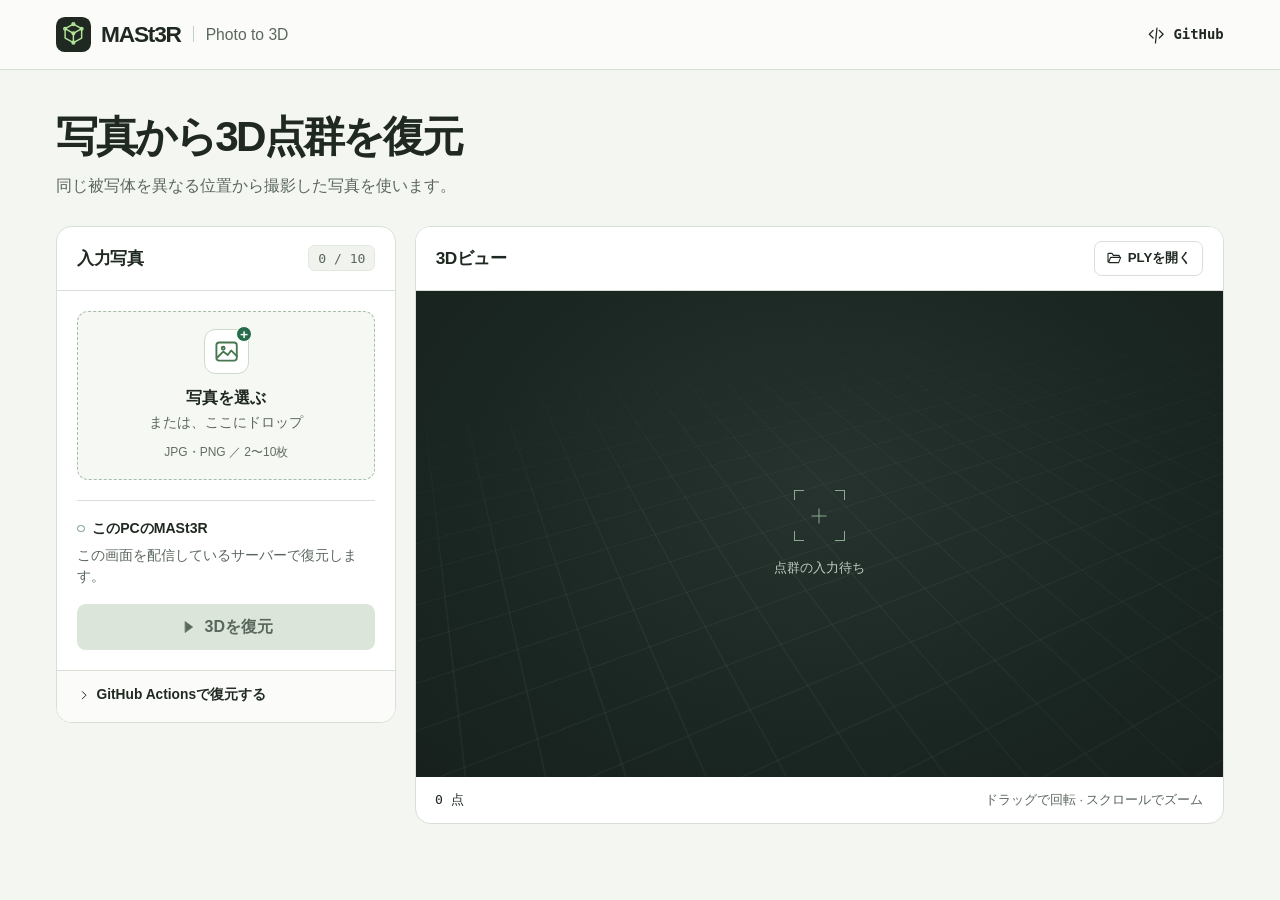
==== docs/index.html @ bdbf2587 "Implement photo-to-3D app, Codespaces, and MASt3R batch reconstruction" ====
<!doctype html>
<html lang="ja">
<head>
  <meta charset="utf-8">
  <meta name="viewport" content="width=device-width, initial-scale=1">
  <meta name="theme-color" content="#f7f8f5">
  <title>MASt3R · Photo to 3D</title>
  <link rel="stylesheet" href="./style.css">
</head>
<body>
  <svg class="symbols" xmlns="http://www.w3.org/2000/svg" aria-hidden="true">
    <symbol id="i-cloud" viewBox="0 0 24 24"><path d="m12 2 8 4.5v9L12 20l-8-4.5v-9zM4 6.5l8 4.5 8-4.5M12 11v9"/><circle cx="12" cy="2" r="1.3"/><circle cx="20" cy="6.5" r="1.3"/><circle cx="4" cy="6.5" r="1.3"/><circle cx="12" cy="11" r="1.3"/><circle cx="12" cy="20" r="1.3"/></symbol>
    <symbol id="i-code" viewBox="0 0 24 24"><path d="m8 7-5 5 5 5m8-10 5 5-5 5m-3-13-2 20"/></symbol>
    <symbol id="i-add" viewBox="0 0 24 24"><path d="M12 5v14M5 12h14"/></symbol>
    <symbol id="i-photo" viewBox="0 0 24 24"><rect x="3" y="4" width="18" height="16" rx="2.5"/><circle cx="9" cy="9" r="1.3"/><path d="m4 17 5-5 4 3 3-4 5 5"/></symbol>
    <symbol id="i-run" viewBox="0 0 24 24"><path d="m8 4 11 8-11 8z"/></symbol>
    <symbol id="i-open" viewBox="0 0 24 24"><path d="M3 18V6a1 1 0 0 1 1-1h5l2 3h8a1 1 0 0 1 1 1v2M4 18l3-7h15l-3 8H5z"/></symbol>
    <symbol id="i-save" viewBox="0 0 24 24"><path d="M12 3v12m-5-5 5 5 5-5M4 16v4h16v-4"/></symbol>
    <symbol id="i-fit" viewBox="0 0 24 24"><path d="M9 4H4v5m11-5h5v5M4 15v5h5m11-5v5h-5"/></symbol>
    <symbol id="i-cross" viewBox="0 0 24 24"><path d="m7 7 10 10M17 7 7 17"/></symbol>
    <symbol id="i-chevron" viewBox="0 0 24 24"><path d="m9 6 6 6-6 6"/></symbol>
  </svg>
  <header class="topbar">
    <div class="wrap brand-row">
      <div class="brand"><span class="brand-icon"><svg><use href="#i-cloud"/></svg></span><b>MASt3R</b><span class="brand-line"></span><span>Photo to 3D</span></div>
      <a class="source" id="repo-link" href="https://github.com/temesotejam/mast3r-photo-to-3d"><svg><use href="#i-code"/></svg> GitHub</a>
    </div>
  </header>
  <main class="wrap">
    <div class="intro">
      <h1>写真から3D点群を復元</h1>
      <p>同じ被写体を異なる位置から撮影した写真を使います。</p>
    </div>
    <div class="workspace">
      <section class="panel controls" aria-labelledby="input-title">
        <div class="panel-title"><h2 id="input-title">入力写真</h2><span class="counter" id="counter">0 / 10</span></div>
        <div class="launch" id="launch" hidden>
          <h3>GitHub Codespaces</h3>
          <p>自分のGitHub環境でMASt3Rを実行します。起動した操作画面で写真を選んでください。</p>
          <a class="run launch-link" href="https://codespaces.new/temesotejam/mast3r-photo-to-3d?quickstart=1" id="codespaces"><svg><use href="#i-run"/></svg>GitHubで起動</a>
          <p class="launch-tip">初回は環境の準備に時間がかかります。画面が開かない場合は、Codespacesの「ポート」で <code>7861</code> をブラウザで開きます。</p>
          <details class="local-option"><summary>自分のPCで実行する</summary>
            <p><a id="launch-setup" href="https://github.com/temesotejam/mast3r-photo-to-3d#readme">起動手順</a>に従い、サーバーを起動してください。</p>
            <a href="http://127.0.0.1:7861/">ローカルの操作画面を開く</a>
            <button type="button" class="text-button" id="use-loopback">このページからローカルに接続</button>
          </details>
        </div>
        <div class="control-body" id="controls">
          <input class="sr-file" type="file" id="photos" tabindex="-1" accept="image/jpeg,image/png,.jpg,.jpeg,.png" multiple>
          <button id="pick" class="drop" type="button"><span class="drop-icon"><svg><use href="#i-photo"/></svg><span>+</span></span>
            <strong>写真を選ぶ</strong><span>または、ここにドロップ</span><small>JPG・PNG ／ 2〜10枚</small>
          </button>
          <ul class="thumbs" id="thumbs" aria-label="選択した写真"></ul>
          <p class="notice" id="notice" role="status" hidden></p>
          <div id="engine-box" class="engine-box">
            <div class="engine-label"><span class="engine-dot"></span><span id="engine-name">このPCのMASt3R</span></div>
            <p id="engine-note">復元にはローカルサーバーの起動が必要です。<a id="setup" href="https://github.com/temesotejam/mast3r-photo-to-3d#readme">起動手順</a></p>
          </div>
          <button class="run" id="run" type="button" disabled><svg><use href="#i-run"/></svg><span>3Dを復元</span></button>
          <p class="job-state" id="job-state" role="status" aria-live="polite" hidden></p>
          <button class="subbutton recovery" id="resume" type="button" hidden>進捗を再確認</button>
          <a class="recovery" id="local-link" href="http://127.0.0.1:7861/" hidden>ローカルの操作画面を開く</a>
        </div>
        <details class="batch" id="batch">
          <summary><svg><use href="#i-chevron"/></svg>GitHub Actionsで復元する</summary>
          <p>GitHub上で一括処理できます。完了後に結果をダウンロードし、この画面の「PLYを開く」で表示します。</p>
          <a id="actions-link" href="https://github.com/temesotejam/mast3r-photo-to-3d/actions/workflows/reconstruct.yml">ワークフローを開く</a>
        </details>
      </section>
      <section class="panel result" aria-labelledby="result-title">
        <div class="panel-title"><h2 id="result-title">3Dビュー</h2><div class="toolbar">
          <input class="sr-file" type="file" id="ply" tabindex="-1" accept=".ply">
          <button class="subbutton" id="open" type="button"><svg><use href="#i-open"/></svg>PLYを開く</button>
          <a class="subbutton save" id="save" download="reconstruction.ply" hidden><svg><use href="#i-save"/></svg>PLYを保存</a>
        </div></div>
        <div class="view" id="view">
          <div class="plane" aria-hidden="true"></div>
          <canvas id="cloud" tabindex="0" aria-label="3D点群。ドラッグで回転、ホイールで拡大・縮小"></canvas>
          <div class="empty" id="empty"><span class="reticle" aria-hidden="true"><i></i></span><span id="empty-text">点群の入力待ち</span><button id="sample" type="button" data-path="" hidden>サンプル点群を開く</button></div>
          <span class="view-label" id="cloud-name" hidden></span>
          <button class="fit" type="button" id="fit" title="点群全体を表示" aria-label="点群全体を表示" hidden><svg><use href="#i-fit"/></svg></button>
        </div>
        <div class="foot"><span id="point-count">0 点</span><span>ドラッグで回転 · スクロールでズーム</span></div>
        <p class="view-message" id="view-message" role="status" hidden></p>
      </section>
    </div>
  </main>
  <script type="module" src="./app.js"></script>
</body>
</html>
---- docs/style.css ----
:root {
  color-scheme: light;
  --ink: #202921;
  --muted: #5b675e;
  --line: #d8dfd6;
  --green: #266c4a;
  --wash: #f4f6f2;
  --mono: "IBM Plex Mono",Consolas,monospace;
  font: 16px/1.6 "Inter","Yu Gothic UI","Meiryo",sans-serif;
  color: var(--ink);
  background: var(--wash);
}

* {
  box-sizing: border-box;
}

body {
  margin: 0;
}

button,a,summary {
  touch-action: manipulation;
}

button {
  font: inherit;
  color: inherit;
  cursor: pointer;
}

button:disabled {
  cursor: not-allowed;
}

button:focus-visible,a:focus-visible,summary:focus-visible,canvas:focus-visible {
  outline: 3px solid #65b78c;
  outline-offset: 3px;
}

a {
  color: var(--green);
  text-underline-offset: 3px;
}

svg {
  width: 1.15rem;
  height: 1.15rem;
  fill: none;
  stroke: currentColor;
  stroke-width: 1.65;
  stroke-linejoin: round;
  stroke-linecap: round;
  flex-shrink: 0;
}

.symbols {
  display: none;
}

[hidden] {
  display: none!important;
}

.wrap {
  max-width: 1440px;
  margin: auto;
  padding-inline: clamp(1rem,4.4vw,4.5rem);
}

.topbar {
  background: #fbfcf9;
  border-bottom: 1px solid var(--line);
}

.brand-row {
  min-height: 4.3rem;
  display: flex;
  align-items: center;
  justify-content: space-between;
  gap: 1rem;
}

.brand,.source,.subbutton,.run,.engine-label,.batch summary,.toolbar,.panel-title {
  display: flex;
  align-items: center;
}

.brand {
  gap: .65rem;
  color: var(--muted);
  font-size: .98rem;
  line-height: 1;
  white-space: nowrap;
}

.brand b {
  font-size: 1.42rem;
  letter-spacing: -.055em;
  color: var(--ink);
}

.brand-icon {
  height: 2.15rem;
  width: 2.15rem;
  display: grid;
  place-items: center;
  background: var(--ink);
  color: #b3e69a;
  border-radius: .55rem;
}

.brand-icon svg {
  width: 1.55rem;
  height: 1.55rem;
  stroke-width: 1.4;
}

.brand-line {
  width: 1px;
  height: 1rem;
  background: #c4cfc3;
  margin-inline: .1rem;
}

.source {
  gap: .5rem;
  color: var(--ink);
  font: 600 .87rem var(--mono);
  text-decoration: none;
}

.source:hover,.subbutton:hover,.batch a:hover {
  text-decoration: underline;
}

.intro {
  padding: clamp(1.8rem,4.5vh,3.4rem) 0 clamp(1.25rem,3vh,2.25rem);
}

h1,h2,p {
  margin: 0;
}

h1 {
  font-size: clamp(1.7rem,3.3vw,3.1rem);
  line-height: 1.3;
  font-weight: 710;
  letter-spacing: -.065em;
}

.intro p {
  margin-top: .5rem;
  color: var(--muted);
}

.workspace {
  display: grid;
  grid-template-columns: minmax(280px,340px) minmax(0,1fr);
  gap: 1.15rem;
  align-items: start;
  padding-bottom: 3rem;
}

.panel {
  background: #fff;
  border: 1px solid var(--line);
  border-radius: .95rem;
  overflow: hidden;
}

.panel-title {
  min-height: 4rem;
  padding: .75rem 1.25rem;
  justify-content: space-between;
  border-bottom: 1px solid var(--line);
  gap: .5rem;
}

h2 {
  font-size: 1.08rem;
  line-height: 1.35;
  letter-spacing: -.025em;
  font-weight: 700;
  white-space: nowrap;
}

.counter {
  font: 500 .82rem var(--mono);
  color: var(--muted);
  background: #f1f4ee;
  padding: .28rem .55rem;
  border: 1px solid #e3e8df;
  border-radius: .4rem;
}

.control-body {
  padding: 1.25rem;
}

.launch {
  padding: 1.2rem 1.25rem;
}

.launch h3 {
  margin: 0;
  font-size: 1rem;
}

.launch p {
  color: var(--muted);
  font-size: .9rem;
  margin: .35rem 0 .9rem;
}

.launch .launch-tip {
  margin: .65rem 0 0;
  font-size: .82rem;
}

.launch-link {
  text-decoration: none;
}

.launch-link:hover {
  text-decoration: none;
}

.local-option {
  border-top: 1px solid var(--line);
  margin-top: 1rem;
  padding-top: .8rem;
  font-size: .86rem;
}

.local-option summary {
  font-weight: 600;
  cursor: pointer;
}

.local-option p {
  font-size: .85rem;
  margin: .4rem 0;
}

.text-button {
  display: block;
  border: 0;
  padding: .25rem 0;
  background: transparent;
  color: var(--green);
  font-size: .83rem;
  text-decoration: underline;
  text-underline-offset: 3px;
}

.launch code {
  font-family: var(--mono);
  font-size: .9em;
}

.sr-file {
  position: absolute;
  width: 1px;
  height: 1px;
  overflow: hidden;
  clip-path: inset(50%);
  white-space: nowrap;
}

.drop {
  border: 1.5px dashed #a8bcaa;
  display: flex;
  width: 100%;
  min-height: 10.6rem;
  gap: .1rem;
  align-items: center;
  justify-content: center;
  flex-direction: column;
  background: #f6f9f3;
  border-radius: .7rem;
  color: var(--muted);
  transition: background .15s,border-color .15s;
}

.drop:hover,.drop.drag {
  border-color: var(--green);
  background: #edf5e8;
}

.drop:disabled {
  opacity: .6;
}

.drop-icon {
  position: relative;
  display: grid;
  place-items: center;
  width: 2.85rem;
  height: 2.85rem;
  border: 1px solid #ccdbc8;
  border-radius: .7rem;
  color: #48774e;
  background: white;
  margin-bottom: .5rem;
}

.drop-icon svg {
  width: 1.7rem;
  height: 1.7rem;
}

.drop-icon span {
  position: absolute;
  right: -.25rem;
  top: -.25rem;
  width: 1rem;
  height: 1rem;
  border: 1px solid #fff;
  background: var(--green);
  color: #fff;
  border-radius: 50%;
  font: 600 .8rem/1rem var(--mono);
}

.drop strong {
  font-size: 1.03rem;
  color: var(--ink);
}

.drop>span:not(.drop-icon) {
  font-size: .85rem;
}

.drop small {
  font-size: .75rem;
  color: #626e62;
  margin-top: .5rem;
}

.thumbs {
  display: grid;
  grid-template-columns: repeat(4,minmax(0,1fr));
  gap: .45rem;
  list-style: none;
  padding: 0;
  margin: .8rem 0 0;
}

.thumbs:empty {
  display: none;
}

.thumbs li {
  aspect-ratio: 1;
  min-width: 0;
  position: relative;
  border-radius: .4rem;
  background: #e4eae4;
}

.thumbs img {
  display: block;
  width: 100%;
  height: 100%;
  object-fit: cover;
  border-radius: inherit;
}

.remove {
  position: absolute;
  top: .12rem;
  right: .12rem;
  display: grid;
  place-items: center;
  color: white;
  background: #131c18da;
  border: 0;
  border-radius: 50%;
  width: 1.4rem;
  height: 1.4rem;
  padding: .18rem;
}

.remove svg {
  width: .95rem;
  height: .95rem;
}

.engine-box {
  margin: 1.25rem 0 1rem;
  border-top: 1px solid var(--line);
  padding-top: 1rem;
  font-size: .88rem;
}

.engine-label {
  font-weight: 650;
  gap: .45rem;
}

.engine-dot {
  width: .48rem;
  height: .48rem;
  border-radius: 50%;
  border: 1.5px solid #709775;
}

.engine-box p,.batch p {
  color: var(--muted);
  font-size: .85rem;
  margin-top: .3rem;
  overflow-wrap: anywhere;
}

.run {
  width: 100%;
  justify-content: center;
  gap: .55rem;
  background: var(--green);
  color: white;
  border: 0;
  min-height: 2.85rem;
  border-radius: .55rem;
  font-weight: 660;
}

.run:hover:not(:disabled) {
  background: #1c563a;
}

.run:disabled {
  background: #dce5da;
  color: #59675c;
}

.run svg {
  width: 1rem;
  height: 1rem;
  fill: currentColor;
  stroke-width: 1;
}

.run.busy svg {
  display: none;
}

.run.busy:before {
  content: "";
  width: .8rem;
  height: .8rem;
  border: 2px solid currentColor;
  border-right-color: transparent;
  border-radius: 50%;
  animation: spin 1.2s linear infinite;
}

@keyframes spin {
  to {
    transform: rotate(360deg);
  }
}

.notice,.job-state,.view-message {
  font-size: .86rem;
  margin-top: .65rem;
  overflow-wrap: anywhere;
  color: var(--muted);
}

.notice,.job-state.error,.view-message {
  color: #933e2e;
}

.batch {
  padding: .85rem 1.25rem 1rem;
  border-top: 1px solid var(--line);
  background: #fbfcfa;
  font-size: .86rem;
}

.batch summary {
  gap: .3rem;
  cursor: pointer;
  font-weight: 600;
  list-style: none;
}

.batch summary::-webkit-details-marker {
  display: none;
}

.batch summary svg {
  width: .9rem;
  height: .9rem;
}

.batch[open] summary svg {
  transform: rotate(90deg);
}

.batch p {
  margin: .45rem 0;
}

.recovery {
  margin-top: .58rem;
  font-size: .85rem;
}

.subbutton {
  gap: .37rem;
  justify-content: center;
  font-family: inherit;
  font-size: .83rem;
  font-weight: 600;
  line-height: 1.25;
  padding: .51rem .65rem;
  background: #fff;
  border: 1px solid var(--line);
  border-radius: .47rem;
  text-decoration: none;
  color: var(--ink);
  white-space: nowrap;
}

.subbutton svg {
  width: 1rem;
  height: 1rem;
}

.toolbar {
  gap: .4rem;
}

.save {
  background: #eef5ec;
  color: #285238;
  border-color: #cbdcc8;
}

.result {
  min-width: 0;
}

.result .panel-title {
  background: #fff;
}

.view {
  position: relative;
  isolation: isolate;
  overflow: hidden;
  height: clamp(23rem,54vh,44rem);
  background: radial-gradient(ellipse at 50% 40%,#26332e 0%,#1a2621 65%,#17201d 100%);
  border-top: 1px solid #18241e;
  display: grid;
  place-items: center;
  color: #c5d8c8;
}

.plane {
  pointer-events: none;
  position: absolute;
  inset: -65% -75%;
  background-image: linear-gradient(to right,#9ab39e17 1px,transparent 1px),linear-gradient(to bottom,#9ab39e17 1px,transparent 1px);
  background-size: 48px 48px;
  transform: perspective(650px) rotateX(52deg) rotateZ(-28deg);
  mask-image: radial-gradient(ellipse,#000 14%,transparent 70%);
  z-index: -1;
}

#cloud {
  position: absolute;
  inset: 0;
  width: 100%;
  height: 100%;
  display: block;
  touch-action: none;
}

.view.ready #cloud {
  cursor: grab;
}

.view.ready #cloud:active {
  cursor: grabbing;
}

.empty {
  display: grid;
  place-items: center;
  gap: 1rem;
  pointer-events: none;
  font-size: .84rem;
  color: #bdcdbf;
}

#sample {
  pointer-events: auto;
  border: 1px solid #6d8274;
  border-radius: .45rem;
  background: #26392e;
  color: #e5ede6;
  padding: .35rem .6rem;
  font-size: .8rem;
}

.reticle {
  width: 3.2rem;
  height: 3.2rem;
  position: relative;
  color: #89ab91;
  background: linear-gradient(currentColor,currentColor) left top/10px 1px,linear-gradient(currentColor,currentColor) left top/1px 10px,linear-gradient(currentColor,currentColor) right top/10px 1px,linear-gradient(currentColor,currentColor) right top/1px 10px,linear-gradient(currentColor,currentColor) left bottom/10px 1px,linear-gradient(currentColor,currentColor) left bottom/1px 10px,linear-gradient(currentColor,currentColor) right bottom/10px 1px,linear-gradient(currentColor,currentColor) right bottom/1px 10px;
  background-repeat: no-repeat;
}

.reticle i:before,.reticle i:after {
  position: absolute;
  content: "";
  top: 50%;
  left: 50%;
  width: 15px;
  height: 1px;
  background: currentColor;
  transform: translate(-50%,-50%);
}

.reticle i:after {
  transform: translate(-50%,-50%) rotate(90deg);
}

.fit,.view-label {
  position: absolute;
  color: #e5ede6;
  background: #17221ed9;
  border: 1px solid #53665a;
  border-radius: .4rem;
}

.fit {
  right: .85rem;
  bottom: .85rem;
  display: grid;
  place-items: center;
  width: 2.35rem;
  height: 2.35rem;
}

.view-label {
  left: .8rem;
  top: .8rem;
  max-width: 80%;
  overflow: hidden;
  text-overflow: ellipsis;
  white-space: nowrap;
  padding: .2rem .5rem;
  font: 500 .76rem/1.6 var(--mono);
}

.foot {
  min-height: 2.9rem;
  display: flex;
  align-items: center;
  justify-content: space-between;
  gap: 1rem;
  padding: .6rem 1.2rem;
  font-size: .79rem;
  color: var(--muted);
}

#point-count {
  font: 500 .82rem var(--mono);
  color: var(--ink);
  white-space: nowrap;
}

.view-message {
  margin: 0;
  padding: .15rem 1.2rem .8rem;
}

@media(max-width:800px) {
  .workspace {
    grid-template-columns: minmax(245px,32%) minmax(0,1fr);
    gap: .75rem;
  }
  .wrap {
    padding-inline: 1rem;
  }
  .control-body {
    padding: 1rem;
  }
  .panel-title {
    padding-inline: 1rem;
  }
  .foot {
    padding-inline: .8rem;
  }
  .toolbar {
    gap: .25rem;
  }
  .subbutton {
    padding-inline: .5rem;
  }
}

@media(max-width:650px) {
  .brand-row {
    min-height: 3.65rem;
  }
  .intro {
    padding: 1.5rem 0 1.1rem;
  }
  .intro p {
    font-size: .9rem;
  }
  .workspace {
    display: flex;
    flex-direction: column;
  }
  .panel {
    width: 100%;
  }
  .view {
    height: clamp(19rem,55vh,35rem);
  }
  .drop {
    min-height: 7.5rem;
  }
  .drop-icon {
    width: 2.1rem;
    height: 2.1rem;
    margin-bottom: .15rem;
  }
  .drop small {
    margin-top: .2rem;
  }
  .thumbs {
    grid-template-columns: repeat(auto-fill,minmax(54px,1fr));
  }
  .thumbs li {
    max-width: 72px;
  }
  .engine-box {
    margin: .9rem 0 .7rem;
  }
  .panel-title {
    min-height: 3.5rem;
  }
  .foot {
    font-size: .73rem;
  }
  .wrap {
    padding-inline: .85rem;
  }
}

@media(prefers-reduced-motion:reduce) {
  *,*:before,*:after {
    animation: none!important;
    transition: none!important;
  }
}
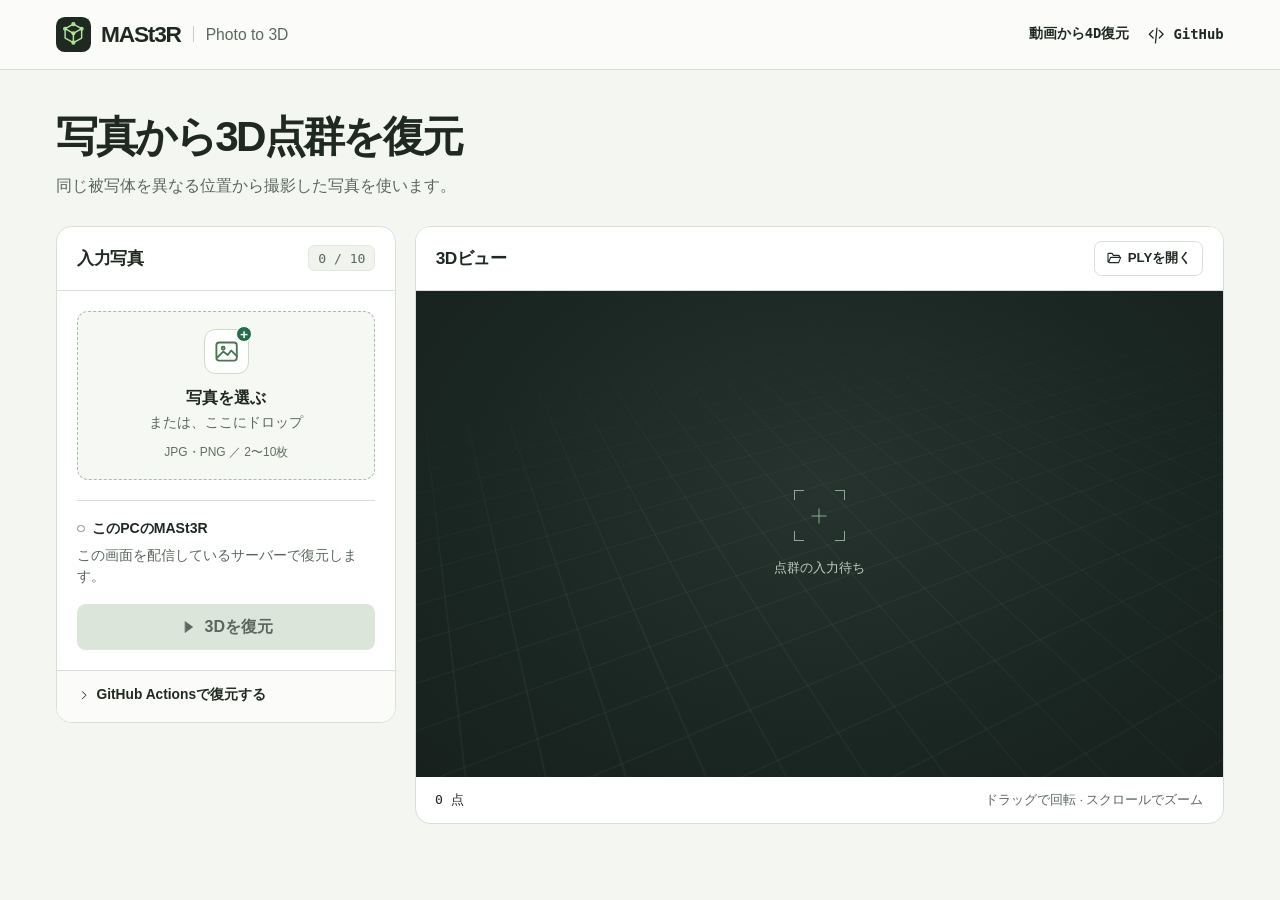
==== commit 9a43cc8f: "Reconstruct and replay persistent moving parts from a single video" ====
--- a/docs/index.html
+++ b/docs/index.html
@@ -23,7 +23,7 @@
   <header class="topbar">
     <div class="wrap brand-row">
       <div class="brand"><span class="brand-icon"><svg><use href="#i-cloud"/></svg></span><b>MASt3R</b><span class="brand-line"></span><span>Photo to 3D</span></div>
-      <a class="source" id="repo-link" href="https://github.com/temesotejam/mast3r-photo-to-3d"><svg><use href="#i-code"/></svg> GitHub</a>
+      <nav aria-label="表示モード" style="display:flex;gap:1.1rem;align-items:center"><a class="source" href="./video.html">動画から4D復元</a><a class="source" id="repo-link" href="https://github.com/temesotejam/mast3r-photo-to-3d"><svg><use href="#i-code"/></svg> GitHub</a></nav>
     </div>
   </header>
   <main class="wrap">
@@ -63,7 +63,7 @@
         </div>
         <details class="batch" id="batch">
           <summary><svg><use href="#i-chevron"/></svg>GitHub Actionsで復元する</summary>
-          <p>GitHub上で一括処理できます。完了後に結果をダウンロードし、この画面の「PLYを開く」で表示します。</p>
+          <p>「Run workflow」でサンプルを復元できます。結果のZIP内にある <code>cloud.ply</code> を、この画面の「PLYを開く」で表示します。</p>
           <a id="actions-link" href="https://github.com/temesotejam/mast3r-photo-to-3d/actions/workflows/reconstruct.yml">ワークフローを開く</a>
         </details>
       </section>
@@ -76,12 +76,13 @@
         <div class="view" id="view">
           <div class="plane" aria-hidden="true"></div>
           <canvas id="cloud" tabindex="0" aria-label="3D点群。ドラッグで回転、ホイールで拡大・縮小"></canvas>
-          <div class="empty" id="empty"><span class="reticle" aria-hidden="true"><i></i></span><span id="empty-text">点群の入力待ち</span><button id="sample" type="button" data-path="" hidden>サンプル点群を開く</button></div>
+          <div class="empty" id="empty"><span class="reticle" aria-hidden="true"><i></i></span><span id="empty-text">点群の入力待ち</span><button id="sample" type="button" data-path="./sample.ply" hidden>写真4枚の復元例を開く</button></div>
           <span class="view-label" id="cloud-name" hidden></span>
           <button class="fit" type="button" id="fit" title="点群全体を表示" aria-label="点群全体を表示" hidden><svg><use href="#i-fit"/></svg></button>
         </div>
         <div class="foot"><span id="point-count">0 点</span><span>ドラッグで回転 · スクロールでズーム</span></div>
         <p class="view-message" id="view-message" role="status" hidden></p>
+        <p class="view-message" id="sample-credit" hidden>撮影対象はETH3Dの中庭です。<a href="https://github.com/temesotejam/mast3r-photo-to-3d/tree/main/docs/examples/courtyard">入力写真4枚・出典</a></p>
       </section>
     </div>
   </main>
